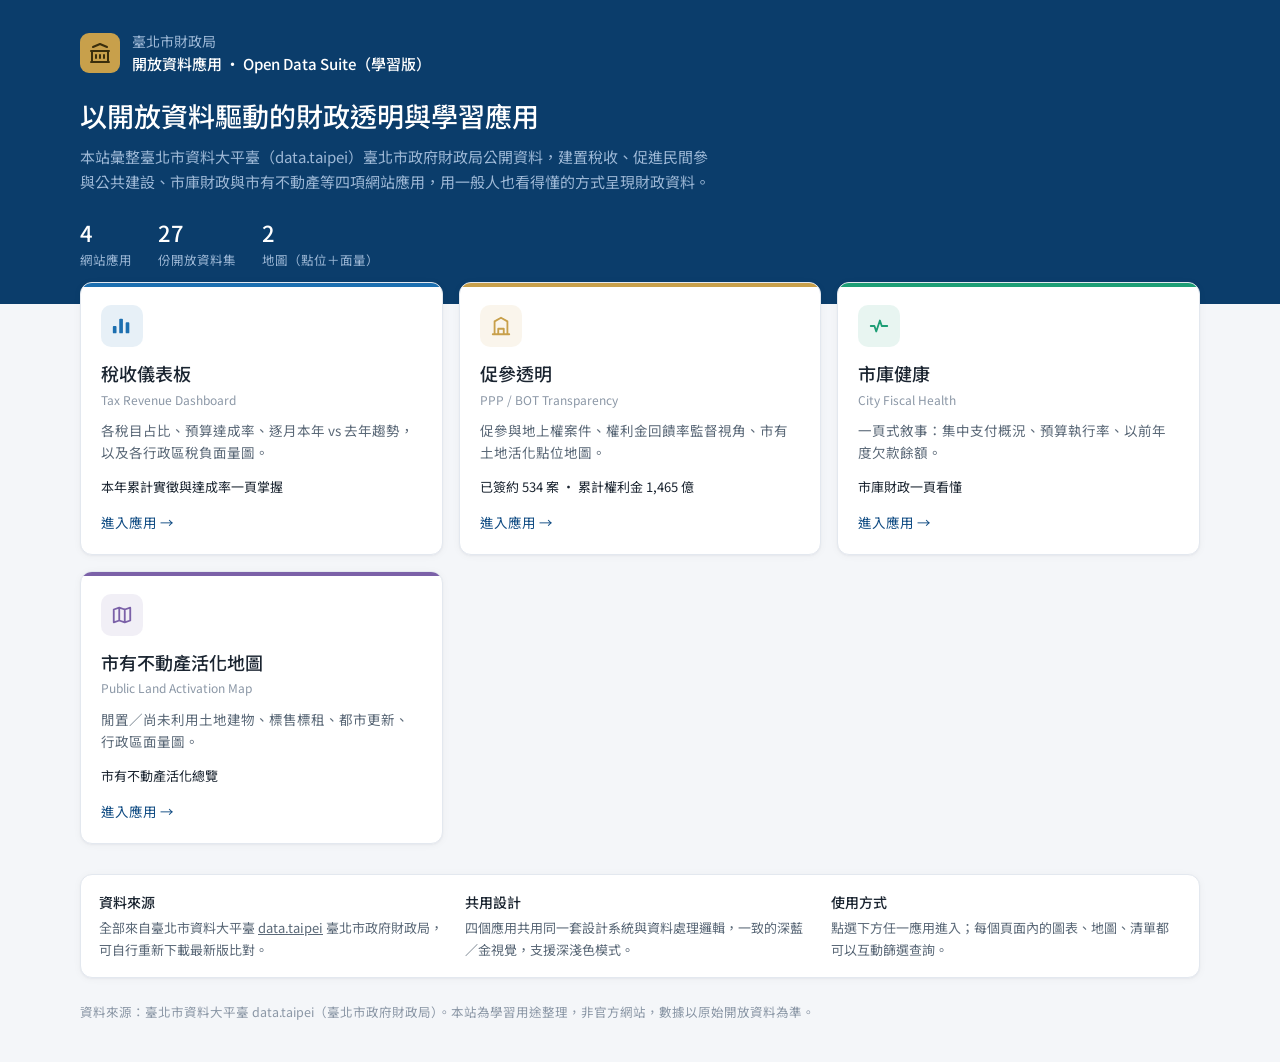
==== index.html @ cee5fded "Add files via upload" ====
<!DOCTYPE html>
<html lang="zh-Hant">
<head>
  <meta charset="UTF-8">
  <meta name="viewport" content="width=device-width, initial-scale=1">
  <title>臺北市財政局 · 開放資料應用</title>
  <link rel="preconnect" href="https://fonts.googleapis.com">
  <link href="https://fonts.googleapis.com/css2?family=Noto+Sans+TC:wght@400;500&display=swap" rel="stylesheet">
  <link rel="stylesheet" href="shared/tokens.css">
  <style>
    .hero { background: var(--brand); color: #fff; padding: 0; }
    .hero__inner { max-width: var(--maxw); margin: 0 auto; padding: 30px 20px 34px; }
    .hero__brand { display: flex; align-items: center; gap: 12px; }
    .hero__mark { width: 40px; height: 40px; border-radius: 9px; background: var(--gold); display: flex; align-items: center; justify-content: center; color: #3a2e0c; flex: none; }
    .hero h1 { margin: 18px 0 6px; font-size: 27px; font-weight: 500; color: #fff; }
    .hero p { margin: 0; color: var(--brand-300); font-size: 15px; max-width: 640px; line-height: 1.7; }
    .hero__stats { display: flex; gap: 26px; flex-wrap: wrap; margin-top: 20px; }
    .hero__stat b { font-size: 22px; font-weight: 500; color: #fff; }
    .hero__stat span { font-size: 12.5px; color: var(--brand-300); display: block; }

    .apps { max-width: var(--maxw); margin: -22px auto 0; padding: 0 20px; display: grid; gap: 16px; grid-template-columns: repeat(auto-fit, minmax(270px, 1fr)); }
    .app-card { display: flex; flex-direction: column; background: var(--surface); border: 1px solid var(--border); border-radius: var(--radius-card); padding: 0; overflow: hidden; text-decoration: none; color: inherit; box-shadow: var(--shadow); transition: transform .14s, box-shadow .14s, border-color .14s; }
    .app-card:hover { transform: translateY(-3px); box-shadow: 0 6px 22px rgba(16,32,56,.10); border-color: var(--border-strong); }
    .app-card__top { height: 4px; }
    .app-card__body { padding: 18px 20px 20px; display: flex; flex-direction: column; height: 100%; }
    .app-card__icon { width: 42px; height: 42px; border-radius: 10px; display: flex; align-items: center; justify-content: center; margin-bottom: 12px; }
    .app-card h2 { margin: 0; font-size: 18px; font-weight: 500; }
    .app-card .en { font-size: 12px; color: var(--text-muted); margin: 2px 0 10px; }
    .app-card .desc { font-size: 13.5px; color: var(--text-2); line-height: 1.65; flex: 1; }
    .app-card .stat { margin-top: 14px; font-size: 13px; color: var(--text); font-variant-numeric: tabular-nums; }
    .app-card .stat b { font-weight: 500; }
    .app-card .go { margin-top: 14px; font-size: 13.5px; color: var(--brand-600); display: inline-flex; align-items: center; gap: 5px; }

    .about { max-width: var(--maxw); margin: 30px auto 0; padding: 0 20px; }
    .about .card { display: grid; gap: 16px; grid-template-columns: repeat(auto-fit, minmax(220px, 1fr)); }
    .about h3 { margin: 0 0 4px; font-size: 14px; font-weight: 500; }
    .about p { margin: 0; font-size: 13px; color: var(--text-2); line-height: 1.7; }
    .foot { max-width: var(--maxw); margin: 24px auto 40px; padding: 0 20px; font-size: 12.5px; color: var(--text-muted); }
  </style>
</head>
<body>
  <header class="hero">
    <div class="hero__inner">
      <div class="hero__brand">
        <span class="hero__mark" aria-hidden="true">
          <svg width="24" height="24" viewBox="0 0 24 24" fill="none" stroke="currentColor" stroke-width="2" stroke-linecap="round" stroke-linejoin="round">
            <path d="M3 21h18M3 10h18M5 6l7-3 7 3M4 10v11M20 10v11M8 14v3M12 14v3M16 14v3"/></svg>
        </span>
        <div>
          <div style="font-size:14px;color:var(--brand-300)">臺北市財政局</div>
          <div style="font-size:15px;font-weight:500">開放資料應用 · Open Data Suite（學習版）</div>
        </div>
      </div>
      <h1>以開放資料驅動的財政透明與學習應用</h1>
      <p>本站彙整臺北市資料大平臺（data.taipei）臺北市政府財政局公開資料，建置稅收、促進民間參與公共建設、市庫財政與市有不動產等四項網站應用，用一般人也看得懂的方式呈現財政資料。</p>
      <div class="hero__stats">
        <div class="hero__stat"><b>4</b><span>網站應用</span></div>
        <div class="hero__stat"><b>27</b><span>份開放資料集</span></div>
        <div class="hero__stat"><b>2</b><span>地圖（點位＋面量）</span></div>
      </div>
    </div>
  </header>

  <main>
    <section class="apps" id="apps"></section>

    <section class="about">
      <div class="card">
        <div><h3>資料來源</h3><p>全部來自臺北市資料大平臺 <a href="https://data.taipei" target="_blank" rel="noopener">data.taipei</a> 臺北市政府財政局，可自行重新下載最新版比對。</p></div>
        <div><h3>共用設計</h3><p>四個應用共用同一套設計系統與資料處理邏輯，一致的深藍／金視覺，支援深淺色模式。</p></div>
        <div><h3>使用方式</h3><p>點選下方任一應用進入；每個頁面內的圖表、地圖、清單都可以互動篩選查詢。</p></div>
      </div>
    </section>

    <div class="foot">
      資料來源：臺北市資料大平臺 data.taipei（臺北市政府財政局）。本站為學習用途整理，非官方網站，數據以原始開放資料為準。
    </div>
  </main>

  <script>
    const APPS = [
      { key: 'tax_dashboard', name: '稅收儀表板', en: 'Tax Revenue Dashboard', color: '#1C6FB0',
        desc: '各稅目占比、預算達成率、逐月本年 vs 去年趨勢，以及各行政區稅負面量圖。',
        icon: 'M3 13h2v6H3zM10 5h2v14h-2zM17 9h2v10h-2z', stat: '本年累計實徵與達成率一頁掌握' },
      { key: 'bot_cases', name: '促參透明', en: 'PPP / BOT Transparency', color: '#C8A04B',
        desc: '促參與地上權案件、權利金回饋率監督視角、市有土地活化點位地圖。',
        icon: 'M3 21h18M5 21V7l7-4 7 4v14M9 21v-6h6v6', stat: '已簽約 534 案 · 累計權利金 1,465 億' },
      { key: 'money_healthy', name: '市庫健康', en: 'City Fiscal Health', color: '#1d9e75',
        desc: '一頁式敘事：集中支付概況、預算執行率、以前年度欠款餘額。',
        icon: 'M3 12h4l2 6 4-12 2 6h6', stat: '市庫財政一頁看懂' },
      { key: 'land_active_map', name: '市有不動產活化地圖', en: 'Public Land Activation Map', color: '#7B61A8',
        desc: '閒置／尚未利用土地建物、標售標租、都市更新、行政區面量圖。',
        icon: 'M9 4 3 6v14l6-2 6 2 6-2V4l-6 2-6-2zM9 4v14M15 6v14', stat: '市有不動產活化總覽' },
    ];
    document.getElementById('apps').innerHTML = APPS.map((a) => `
      <a class="app-card" href="${a.key}/index.html">
        <div class="app-card__top" style="background:${a.color}"></div>
        <div class="app-card__body">
          <div class="app-card__icon" style="background:${a.color}1a;color:${a.color}">
            <svg width="22" height="22" viewBox="0 0 24 24" fill="none" stroke="currentColor" stroke-width="2"
              stroke-linecap="round" stroke-linejoin="round"><path d="${a.icon}"/></svg>
          </div>
          <h2>${a.name}</h2>
          <div class="en">${a.en}</div>
          <div class="desc">${a.desc}</div>
          <div class="stat">${a.stat}</div>
          <div class="go">進入應用 →</div>
        </div>
      </a>`).join('');
  </script>
</body>
</html>
---- shared/tokens.css ----
/*
 * 臺北市財政局開放資料應用 — 共用設計系統
 * 忠實採用參考網站 tyctc128.github.io/tpc_finance_app 的視覺語言，
 * 讓「稅收儀表板／促參透明／市庫健康／活化地圖」風格一致。
 * 主色 深藍 = 財政/信任，輔色 金 = 金流。支援淺色/深色模式。
 */

:root {
  /* 品牌色 */
  --brand: #0B3D6B;
  --brand-600: #0e4a82;
  --brand-300: #9db8d6;
  --gold: #C8A04B;
  --gold-soft: #E0C27A;

  /* 語意色 */
  --pos: #1d9e75;   /* 正成長/達成 */
  --neg: #c0433b;   /* 負成長/債務/警示 */
  --warn: #b9821a;

  /* 表面與文字（淺色模式） */
  --page: #f4f6f9;
  --surface: #ffffff;
  --surface-2: #f7f9fc;
  --border: #e3e8ef;
  --border-strong: #cfd7e2;
  --text: #1a2430;
  --text-2: #5a6877;
  --text-muted: #8b97a6;

  /* 圖表色盤（與品牌一致，canvas 用固定 hex） */
  --c1: #0B3D6B;
  --c2: #1C6FB0;
  --c3: #3E92CC;
  --c4: #7FB2D9;
  --c5: #C8A04B;
  --c6: #E0C27A;
  --c7: #5DCAA5;
  --c8: #B4B2A9;

  /* 版面 */
  --radius: 8px;
  --radius-card: 12px;
  --maxw: 1160px;
  --font: "Noto Sans TC", system-ui, -apple-system, "Microsoft JhengHei", sans-serif;
  --shadow: 0 1px 2px rgba(16, 32, 56, .04), 0 1px 8px rgba(16, 32, 56, .04);
}

@media (prefers-color-scheme: dark) {
  :root {
    --page: #0e1620;
    --surface: #18222e;
    --surface-2: #131c26;
    --border: #283543;
    --border-strong: #38485a;
    --text: #e7edf4;
    --text-2: #a9b6c4;
    --text-muted: #7d8a99;
    --brand: #12508c;
    --brand-300: #7ea3c9;
  }
}

* { box-sizing: border-box; }

html, body {
  margin: 0;
  padding: 0;
  background: var(--page);
  color: var(--text);
  font-family: var(--font);
  font-size: 15px;
  line-height: 1.6;
  -webkit-font-smoothing: antialiased;
}

a { color: inherit; }

.wrap { max-width: var(--maxw); margin: 0 auto; padding: 0 20px 40px; }

/* ── 共用頁首 / suite 切換列 ───────────────────────── */
.suite-bar { background: var(--brand); color: #fff; }
.suite-bar__inner {
  max-width: var(--maxw); margin: 0 auto; padding: 12px 20px;
  display: flex; align-items: center; justify-content: space-between;
  flex-wrap: wrap; gap: 10px;
}
.suite-brand { display: flex; align-items: center; gap: 10px; text-decoration: none; }
.suite-brand__mark {
  width: 32px; height: 32px; border-radius: 8px; background: var(--gold);
  display: flex; align-items: center; justify-content: center;
  color: #3a2e0c; font-size: 19px; flex: none;
}
.suite-brand__title { color: #fff; font-size: 15px; font-weight: 500; line-height: 1.2; }
.suite-brand__sub { color: var(--brand-300); font-size: 12px; line-height: 1.2; }

.suite-nav { display: flex; gap: 4px; flex-wrap: wrap; }
.suite-nav a {
  color: var(--brand-300); font-size: 13.5px; text-decoration: none;
  padding: 7px 13px; border-radius: 7px; display: inline-flex; align-items: center; gap: 6px;
  border-bottom: 2px solid transparent; transition: background .15s, color .15s;
}
.suite-nav a:hover { background: rgba(255,255,255,.10); color: #fff; }
.suite-nav a.active { color: #fff; background: rgba(255,255,255,.12); border-bottom-color: var(--gold); }

/* ── 頁面標題列 ───────────────────────── */
.page-head {
  display: flex; align-items: flex-end; justify-content: space-between;
  flex-wrap: wrap; gap: 12px; padding: 22px 0 6px;
}
.page-head h1 { margin: 0; font-size: 22px; font-weight: 500; }
.page-head .sub { color: var(--text-muted); font-size: 13px; margin-top: 2px; }
.page-head .lede { color: var(--text-2); font-size: 14px; margin-top: 10px; max-width: 720px; }

/* ── 卡片 ───────────────────────── */
.card {
  background: var(--surface); border: 1px solid var(--border);
  border-radius: var(--radius-card); padding: 16px 18px; box-shadow: var(--shadow);
}
.card__title { font-size: 15px; font-weight: 500; margin: 0 0 4px; }
.card__hint { font-size: 12px; color: var(--text-muted); }

.grid { display: grid; gap: 14px; }
.grid--kpi { grid-template-columns: repeat(auto-fit, minmax(170px, 1fr)); }
.grid--2 { grid-template-columns: repeat(auto-fit, minmax(300px, 1fr)); }

/* ── KPI 數字卡 ───────────────────────── */
.kpi {
  background: var(--surface); border: 1px solid var(--border);
  border-radius: var(--radius-card); padding: 15px 17px; box-shadow: var(--shadow);
}
.kpi__label { font-size: 13px; color: var(--text-2); margin-bottom: 7px; }
.kpi__value { font-size: 25px; font-weight: 500; letter-spacing: -.01em; font-variant-numeric: tabular-nums; }
.kpi__value small { font-size: 14px; color: var(--text-muted); font-weight: 400; }
.kpi__sub { font-size: 12px; color: var(--text-muted); margin-top: 4px; }
.kpi__delta { font-size: 12.5px; margin-top: 5px; display: flex; align-items: center; gap: 4px; }
.kpi__delta.up { color: var(--pos); }
.kpi__delta.down { color: var(--neg); }
.kpi__delta.flat { color: var(--text-muted); }

/* ── 圖表容器 ───────────────────────── */
.chart { width: 100%; }

/* ── 區塊標題 + 圖例 ───────────────────────── */
.block-head { display: flex; align-items: center; justify-content: space-between; gap: 10px; margin-bottom: 8px; flex-wrap: wrap; }
.legend { display: flex; gap: 14px; flex-wrap: wrap; font-size: 12.5px; color: var(--text-2); }
.legend span { display: inline-flex; align-items: center; gap: 5px; }
.legend i { width: 10px; height: 10px; border-radius: 2px; display: inline-block; }
.legend i.line { width: 13px; height: 3px; }

/* ── 控制元件（下拉/分段） ───────────────────────── */
.controls { display: flex; gap: 8px; flex-wrap: wrap; }
.seg { display: inline-flex; border: 1px solid var(--border-strong); border-radius: var(--radius); overflow: hidden; }
.seg button {
  border: 0; background: var(--surface); color: var(--text-2);
  font: inherit; font-size: 13px; padding: 6px 13px; cursor: pointer;
}
.seg button + button { border-left: 1px solid var(--border); }
.seg button.active { background: var(--brand); color: #fff; }
select.field, input.field {
  font: inherit; font-size: 13px; color: var(--text); background: var(--surface);
  border: 1px solid var(--border-strong); border-radius: var(--radius); padding: 6px 10px;
}
select.field { cursor: pointer; min-width: 110px; }

/* ── 資料表 ───────────────────────── */
.table-wrap { overflow: auto; max-height: 560px; }
table.data { width: 100%; border-collapse: collapse; font-size: 13.5px; }
table.data th, table.data td { padding: 9px 12px; text-align: right; border-bottom: 1px solid var(--border); white-space: nowrap; }
table.data th:first-child, table.data td:first-child { text-align: left; }
table.data thead th { color: var(--text-2); font-weight: 500; background: var(--surface-2); position: sticky; top: 0; }
table.data tbody tr:hover { background: var(--surface-2); }
table.data td.num { font-variant-numeric: tabular-nums; }
table.data td.cat { font-weight: 500; }

/* ── 標記 / 註腳 ───────────────────────── */
.tag { font-size: 12px; padding: 2px 9px; border-radius: var(--radius); display: inline-flex; align-items: center; gap: 4px; }
.tag--warn { background: rgba(185,130,26,.14); color: var(--warn); }
.tag--pos { background: rgba(29,158,117,.14); color: var(--pos); }
.tag--neg { background: rgba(192,67,59,.14); color: var(--neg); }
.tag--ai { background: rgba(11,61,107,.10); color: var(--brand-600); }
@media (prefers-color-scheme: dark) { .tag--ai { background: rgba(126,163,201,.16); color: var(--brand-300); } }

/* ── 重點洞察 ───────────────────────── */
.insight-grid { display: grid; gap: 12px; grid-template-columns: repeat(auto-fit, minmax(250px, 1fr)); }
.insight {
  border: 1px solid var(--border); border-left: 3px solid var(--tone, var(--brand));
  border-radius: 0 var(--radius) var(--radius) 0; padding: 12px 14px; background: var(--surface-2);
}
.insight__head { display: flex; align-items: center; gap: 7px; margin-bottom: 5px; }
.insight__title { font-size: 14px; font-weight: 500; }
.insight__detail { font-size: 13px; color: var(--text-2); line-height: 1.6; }

/* ── 一般提示（例如「這是示範資料」）沿用 insight 卡片語彙 ────── */
.note {
  border: 1px solid var(--border); border-left: 3px solid var(--tone, var(--warn));
  border-radius: 0 var(--radius) var(--radius) 0; padding: 12px 14px; background: var(--surface-2);
  font-size: 13px; color: var(--text-2); line-height: 1.6;
}
.note b { color: var(--text); }

/* ── 地圖 ───────────────────────── */
.map-legend { display: flex; align-items: center; gap: 10px; margin-top: 10px; font-size: 12px; color: var(--text-2); flex-wrap: wrap; }
.map-legend i { width: 12px; height: 12px; border-radius: 3px; display: inline-block; }
.leaflet-popup-content { font-family: var(--font); }

/* ── 相關輿情 ───────────────────────── */
.senti-pills { display: flex; gap: 12px; font-size: 12.5px; color: var(--text-2); }
.senti-pill { display: inline-flex; align-items: center; gap: 5px; }
.senti-pill i { width: 9px; height: 9px; border-radius: 50%; display: inline-block; }
.senti-bar { display: flex; height: 7px; border-radius: 4px; overflow: hidden; background: var(--surface-2); margin: 4px 0 14px; }
.senti-bar span { display: block; height: 100%; }

.news-list { display: grid; gap: 2px; }
.news-item {
  display: flex; gap: 11px; padding: 11px 8px; border-radius: var(--radius);
  text-decoration: none; color: inherit; border-bottom: 1px solid var(--border);
}
.news-item:last-child { border-bottom: 0; }
.news-item:hover { background: var(--surface-2); }
.news-dot { width: 9px; height: 9px; border-radius: 50%; margin-top: 6px; flex: none; }
.news-main { display: flex; flex-direction: column; gap: 2px; min-width: 0; }
.news-title { font-size: 14.5px; font-weight: 500; line-height: 1.45; }
.news-item:hover .news-title { color: var(--brand-600); text-decoration: underline; }
.news-sum { font-size: 13px; color: var(--text-2); line-height: 1.5; }
.news-meta { font-size: 12px; color: var(--text-muted); display: flex; align-items: center; gap: 7px; flex-wrap: wrap; }
.news-topic { background: var(--surface-2); border: 1px solid var(--border); border-radius: var(--radius); padding: 1px 7px; color: var(--text-2); }
@media (prefers-color-scheme: dark) { .news-topic { background: var(--page); } }

.source {
  margin: 18px 0 32px; font-size: 12.5px; color: var(--text-muted);
  display: flex; align-items: center; gap: 7px; flex-wrap: wrap;
}
.source a { color: var(--text-2); }

.skeleton { color: var(--text-muted); font-size: 13px; padding: 30px 0; text-align: center; }

/* ============================================================
 * 以下為本學習版新增的頁面型態（敘事型頁面／首頁／準備中頁），
 * 參考網站沒有對應樣式，維持同一套色彩與圓角語彙延伸設計。
 * ============================================================ */

/* 敘事帶狀標題（money_healthy 使用） */
.band { padding: 4px 0 0; }
.band__head {
  margin: 0; font-size: 19px; font-weight: 500; color: var(--brand);
  display: inline-flex; align-items: center; gap: 9px;
}
.band__head::before {
  content: ""; width: 5px; height: 20px; border-radius: 3px;
  background: var(--gold); display: inline-block;
}
@media (prefers-color-scheme: dark) { .band__head { color: var(--brand-300); } }
.band__lead { margin: 6px 0 0; font-size: 13.5px; color: var(--text-2); max-width: 760px; }

/* 首頁大卡片 */
.hub-grid { display: grid; gap: 16px; grid-template-columns: repeat(auto-fit, minmax(260px, 1fr)); margin-top: 24px; }
.hub-card { background: var(--surface); border: 1px solid var(--border); border-radius: var(--radius-card);
  padding: 22px; box-shadow: var(--shadow); text-decoration: none; color: inherit; display: block; transition: transform .15s, box-shadow .15s; }
.hub-card:hover { transform: translateY(-2px); box-shadow: 0 4px 16px rgba(16,32,56,.10); }
.hub-card__icon { width: 42px; height: 42px; border-radius: 10px; background: var(--brand); color: #fff;
  display: flex; align-items: center; justify-content: center; margin-bottom: 12px; }
.hub-card__title { font-size: 17px; font-weight: 500; margin-bottom: 6px; }
.hub-card__desc { font-size: 13px; color: var(--text-2); line-height: 1.6; }
.hub-card__status { display:inline-block; margin-top:10px; font-size:11.5px; padding:2px 9px; border-radius: var(--radius); }

/* 準備中頁面 */
.coming-soon { text-align:center; padding: 60px 20px; }
.coming-soon h2 { color: var(--brand); font-size: 20px; }
.coming-soon p { color: var(--text-2); max-width: 560px; margin: 10px auto 0; font-size: 14px; line-height: 1.7; }
.need-list { text-align:left; max-width: 620px; margin: 22px auto 0; background: var(--surface-2);
  border: 1px solid var(--border); border-radius: var(--radius); padding: 14px 20px; font-size: 13px; color: var(--text-2); }
.need-list li { margin: 4px 0; }
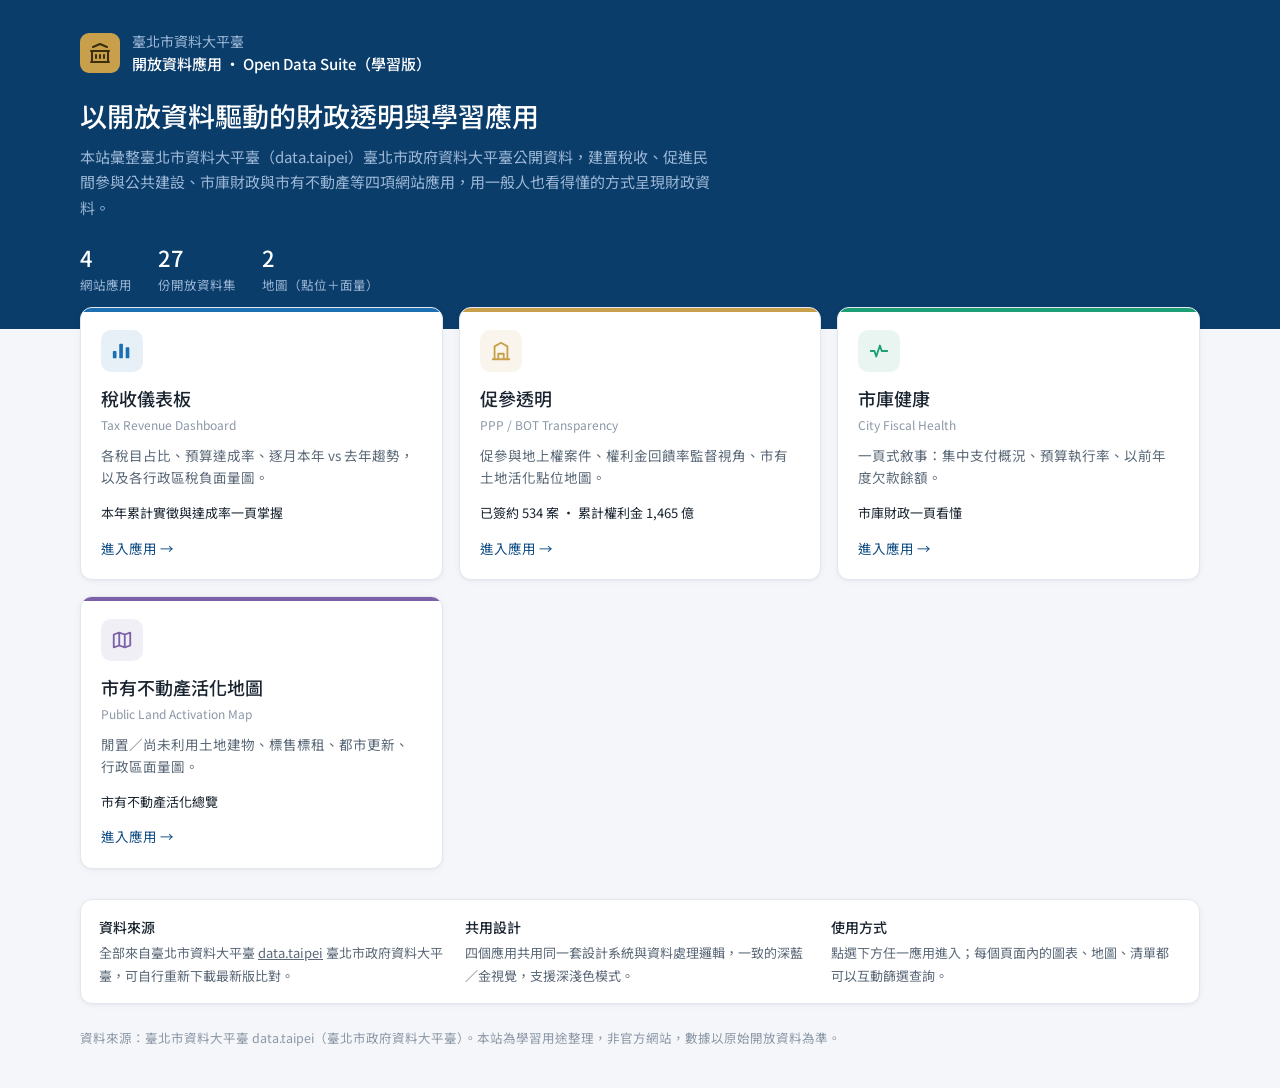
==== commit 7f645cfd: "Update index.html" ====
--- a/index.html
+++ b/index.html
@@ -3,7 +3,7 @@
 <head>
   <meta charset="UTF-8">
   <meta name="viewport" content="width=device-width, initial-scale=1">
-  <title>臺北市財政局 · 開放資料應用</title>
+  <title>臺北市資料大平臺 · 開放資料應用(示範)</title>
   <link rel="preconnect" href="https://fonts.googleapis.com">
   <link href="https://fonts.googleapis.com/css2?family=Noto+Sans+TC:wght@400;500&display=swap" rel="stylesheet">
   <link rel="stylesheet" href="shared/tokens.css">
@@ -47,12 +47,12 @@
             <path d="M3 21h18M3 10h18M5 6l7-3 7 3M4 10v11M20 10v11M8 14v3M12 14v3M16 14v3"/></svg>
         </span>
         <div>
-          <div style="font-size:14px;color:var(--brand-300)">臺北市財政局</div>
+          <div style="font-size:14px;color:var(--brand-300)">臺北市資料大平臺</div>
           <div style="font-size:15px;font-weight:500">開放資料應用 · Open Data Suite（學習版）</div>
         </div>
       </div>
       <h1>以開放資料驅動的財政透明與學習應用</h1>
-      <p>本站彙整臺北市資料大平臺（data.taipei）臺北市政府財政局公開資料，建置稅收、促進民間參與公共建設、市庫財政與市有不動產等四項網站應用，用一般人也看得懂的方式呈現財政資料。</p>
+      <p>本站彙整臺北市資料大平臺（data.taipei）臺北市政府資料大平臺公開資料，建置稅收、促進民間參與公共建設、市庫財政與市有不動產等四項網站應用，用一般人也看得懂的方式呈現財政資料。</p>
       <div class="hero__stats">
         <div class="hero__stat"><b>4</b><span>網站應用</span></div>
         <div class="hero__stat"><b>27</b><span>份開放資料集</span></div>
@@ -66,14 +66,14 @@
 
     <section class="about">
       <div class="card">
-        <div><h3>資料來源</h3><p>全部來自臺北市資料大平臺 <a href="https://data.taipei" target="_blank" rel="noopener">data.taipei</a> 臺北市政府財政局，可自行重新下載最新版比對。</p></div>
+        <div><h3>資料來源</h3><p>全部來自臺北市資料大平臺 <a href="https://data.taipei" target="_blank" rel="noopener">data.taipei</a> 臺北市政府資料大平臺，可自行重新下載最新版比對。</p></div>
         <div><h3>共用設計</h3><p>四個應用共用同一套設計系統與資料處理邏輯，一致的深藍／金視覺，支援深淺色模式。</p></div>
         <div><h3>使用方式</h3><p>點選下方任一應用進入；每個頁面內的圖表、地圖、清單都可以互動篩選查詢。</p></div>
       </div>
     </section>
 
     <div class="foot">
-      資料來源：臺北市資料大平臺 data.taipei（臺北市政府財政局）。本站為學習用途整理，非官方網站，數據以原始開放資料為準。
+      資料來源：臺北市資料大平臺 data.taipei（臺北市政府資料大平臺）。本站為學習用途整理，非官方網站，數據以原始開放資料為準。
     </div>
   </main>
 
